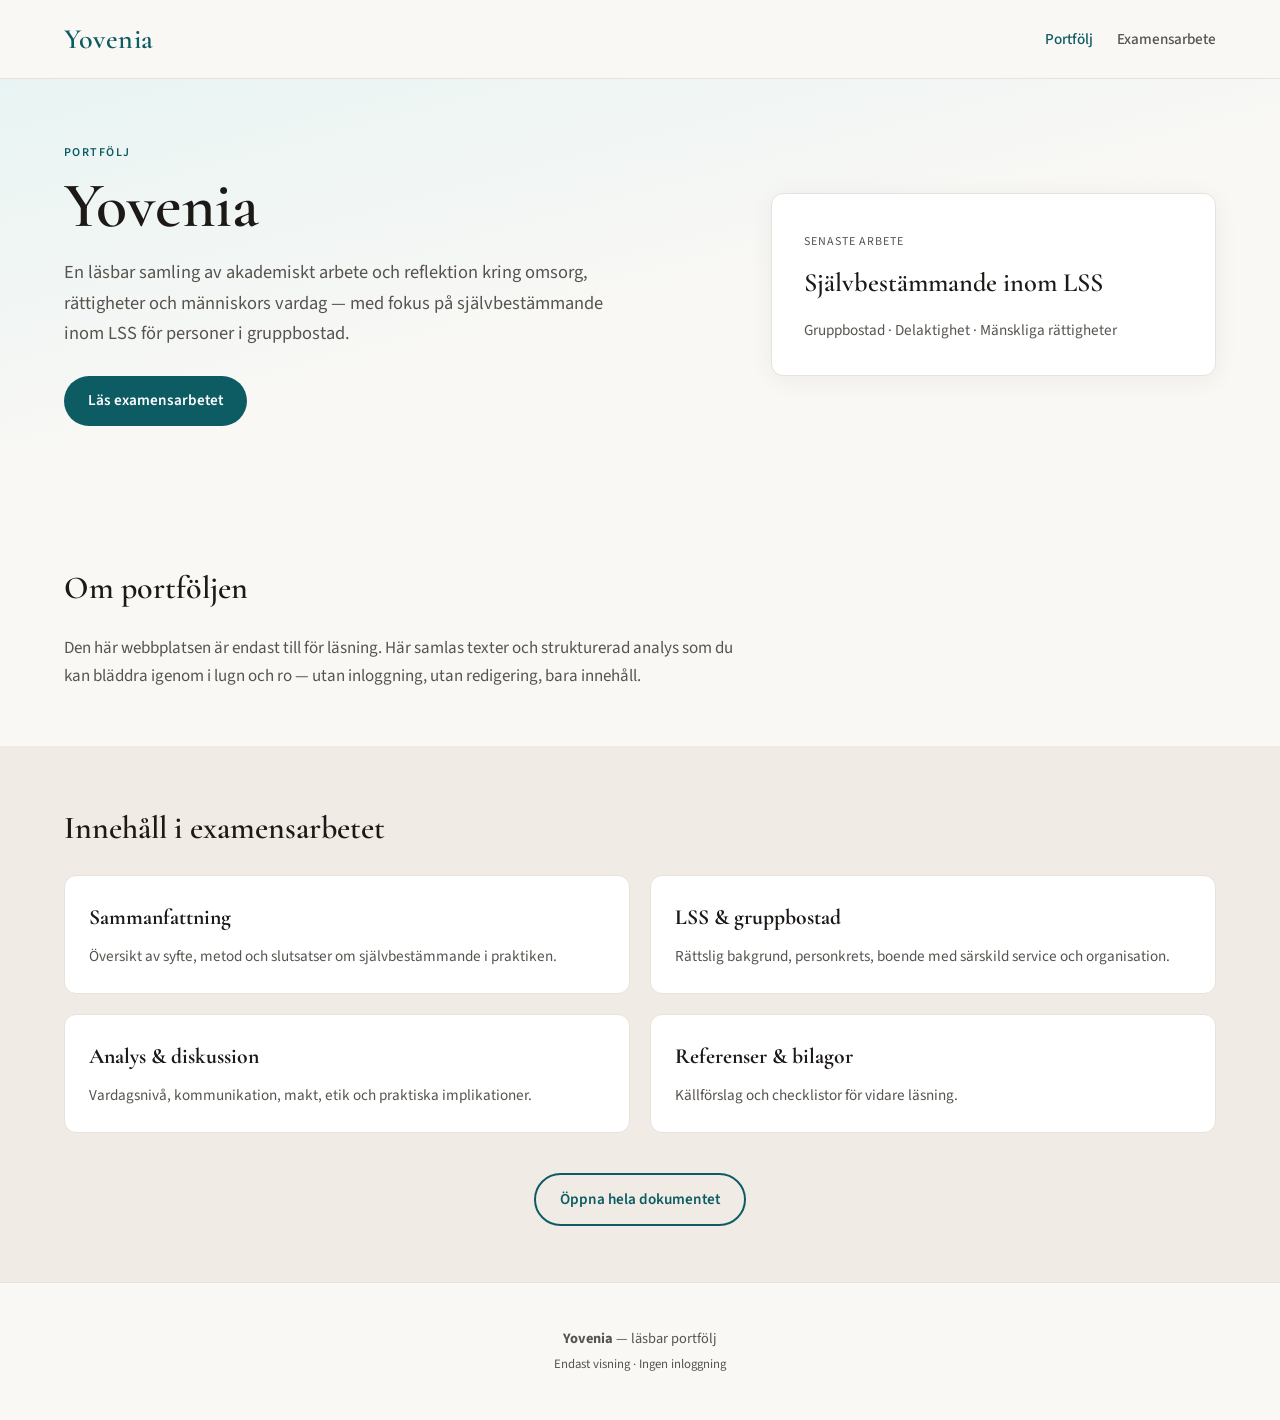
==== index.html @ 1c57c196 "Initial commit: Yovenia portfolio static site. Examensarbete on LSS self-determination with IntelliJ" ====
<!DOCTYPE html>
<html lang="sv">
<head>
  <meta charset="UTF-8" />
  <meta name="viewport" content="width=device-width, initial-scale=1" />
  <meta name="description" content="Yovenia — portfölj och examensarbete om självbestämmande inom LSS." />
  <title>Yovenia — Portfölj</title>
  <link rel="preconnect" href="https://fonts.googleapis.com" />
  <link rel="preconnect" href="https://fonts.gstatic.com" crossorigin />
  <link href="https://fonts.googleapis.com/css2?family=Cormorant+Garamond:ital,wght@0,500;0,600;1,500&family=Source+Sans+3:wght@400;500;600&display=swap" rel="stylesheet" />
  <link rel="stylesheet" href="css/style.css" />
</head>
<body>
  <header class="site-header">
    <div class="wrap header-inner">
      <a href="index.html" class="logo">Yovenia</a>
      <nav class="nav" aria-label="Huvudnavigation">
        <a href="index.html" class="nav-link nav-link--active">Portfölj</a>
        <a href="examensarbete.html" class="nav-link">Examensarbete</a>
      </nav>
    </div>
  </header>

  <main>
    <section class="hero">
      <div class="wrap hero-grid">
        <div class="hero-text">
          <p class="eyebrow">Portfölj</p>
          <h1>Yovenia</h1>
          <p class="lead">
            En läsbar samling av akademiskt arbete och reflektion kring omsorg,
            rättigheter och människors vardag — med fokus på självbestämmande
            inom LSS för personer i gruppbostad.
          </p>
          <a href="examensarbete.html" class="btn">Läs examensarbetet</a>
        </div>
        <div class="hero-card" aria-hidden="true">
          <span class="hero-card-label">Senaste arbete</span>
          <h2 class="hero-card-title">Självbestämmande inom LSS</h2>
          <p>Gruppbostad · Delaktighet · Mänskliga rättigheter</p>
        </div>
      </div>
    </section>

    <section class="section">
      <div class="wrap">
        <h2 class="section-title">Om portföljen</h2>
        <p class="prose">
          Den här webbplatsen är endast till för läsning. Här samlas texter och
          strukturerad analys som du kan bläddra igenom i lugn och ro — utan
          inloggning, utan redigering, bara innehåll.
        </p>
      </div>
    </section>

    <section class="section section--muted">
      <div class="wrap">
        <h2 class="section-title">Innehåll i examensarbetet</h2>
        <ul class="card-grid">
          <li class="card">
            <h3>Sammanfattning</h3>
            <p>Översikt av syfte, metod och slutsatser om självbestämmande i praktiken.</p>
          </li>
          <li class="card">
            <h3>LSS &amp; gruppbostad</h3>
            <p>Rättslig bakgrund, personkrets, boende med särskild service och organisation.</p>
          </li>
          <li class="card">
            <h3>Analys &amp; diskussion</h3>
            <p>Vardagsnivå, kommunikation, makt, etik och praktiska implikationer.</p>
          </li>
          <li class="card">
            <h3>Referenser &amp; bilagor</h3>
            <p>Källförslag och checklistor för vidare läsning.</p>
          </li>
        </ul>
        <p class="center-cta">
          <a href="examensarbete.html" class="btn btn--secondary">Öppna hela dokumentet</a>
        </p>
      </div>
    </section>
  </main>

  <footer class="site-footer">
    <div class="wrap">
      <p><strong>Yovenia</strong> — läsbar portfölj</p>
      <p class="footer-note">Endast visning · Ingen inloggning</p>
    </div>
  </footer>
</body>
</html>
---- css/style.css ----
:root {
  --bg: #faf8f5;
  --bg-muted: #f0ebe4;
  --surface: #ffffff;
  --text: #1c1917;
  --text-muted: #57534e;
  --accent: #0d5c63;
  --accent-soft: #e8f4f3;
  --border: #e7e2db;
  --serif: "Cormorant Garamond", Georgia, serif;
  --sans: "Source Sans 3", system-ui, sans-serif;
  --max: 42rem;
  --wide: 72rem;
  --radius: 12px;
  --shadow: 0 4px 24px rgba(28, 25, 23, 0.06);
}

*,
*::before,
*::after {
  box-sizing: border-box;
}

html {
  scroll-behavior: smooth;
}

body {
  margin: 0;
  font-family: var(--sans);
  font-size: 1.0625rem;
  line-height: 1.65;
  color: var(--text);
  background: var(--bg);
}

.wrap {
  width: min(100% - 2rem, var(--wide));
  margin-inline: auto;
}

/* Header */
.site-header {
  position: sticky;
  top: 0;
  z-index: 10;
  background: rgba(250, 248, 245, 0.92);
  backdrop-filter: blur(10px);
  border-bottom: 1px solid var(--border);
}

.header-inner {
  display: flex;
  align-items: center;
  justify-content: space-between;
  padding: 1rem 0;
}

.logo {
  font-family: var(--serif);
  font-size: 1.75rem;
  font-weight: 600;
  color: var(--accent);
  text-decoration: none;
  letter-spacing: 0.02em;
}

.nav {
  display: flex;
  gap: 1.5rem;
}

.nav-link {
  color: var(--text-muted);
  text-decoration: none;
  font-weight: 500;
  font-size: 0.95rem;
}

.nav-link:hover,
.nav-link--active {
  color: var(--accent);
}

/* Hero */
.hero {
  padding: 4rem 0 5rem;
  background: linear-gradient(165deg, var(--accent-soft) 0%, var(--bg) 55%);
}

.hero-grid {
  display: grid;
  gap: 2.5rem;
  align-items: center;
}

@media (min-width: 768px) {
  .hero-grid {
    grid-template-columns: 1.2fr 0.8fr;
  }
}

.eyebrow {
  text-transform: uppercase;
  letter-spacing: 0.12em;
  font-size: 0.75rem;
  font-weight: 600;
  color: var(--accent);
  margin: 0 0 0.5rem;
}

.hero h1 {
  font-family: var(--serif);
  font-size: clamp(2.75rem, 6vw, 4rem);
  font-weight: 600;
  line-height: 1.1;
  margin: 0 0 1rem;
  color: var(--text);
}

.lead {
  font-size: 1.15rem;
  color: var(--text-muted);
  max-width: 36rem;
  margin: 0 0 1.75rem;
}

.hero-card {
  background: var(--surface);
  border-radius: var(--radius);
  padding: 2rem;
  box-shadow: var(--shadow);
  border: 1px solid var(--border);
}

.hero-card-label {
  font-size: 0.75rem;
  text-transform: uppercase;
  letter-spacing: 0.08em;
  color: var(--text-muted);
}

.hero-card-title {
  font-family: var(--serif);
  font-size: 1.65rem;
  margin: 0.5rem 0 0.75rem;
  font-weight: 600;
}

.hero-card p {
  margin: 0;
  color: var(--text-muted);
  font-size: 0.95rem;
}

/* Buttons */
.btn {
  display: inline-block;
  padding: 0.75rem 1.5rem;
  background: var(--accent);
  color: #fff;
  text-decoration: none;
  font-weight: 600;
  border-radius: 999px;
  font-size: 0.95rem;
  transition: transform 0.15s ease, box-shadow 0.15s ease;
}

.btn:hover {
  transform: translateY(-1px);
  box-shadow: 0 6px 20px rgba(13, 92, 99, 0.25);
}

.btn--secondary {
  background: transparent;
  color: var(--accent);
  border: 2px solid var(--accent);
}

.btn--secondary:hover {
  background: var(--accent-soft);
  box-shadow: none;
}

/* Sections */
.section {
  padding: 3.5rem 0;
}

.section--muted {
  background: var(--bg-muted);
}

.section-title {
  font-family: var(--serif);
  font-size: 2rem;
  margin: 0 0 1.25rem;
  font-weight: 600;
}

.prose {
  max-width: var(--max);
  color: var(--text-muted);
  margin: 0;
}

.card-grid {
  list-style: none;
  padding: 0;
  margin: 0;
  display: grid;
  gap: 1.25rem;
}

@media (min-width: 640px) {
  .card-grid {
    grid-template-columns: repeat(2, 1fr);
  }
}

.card {
  background: var(--surface);
  border-radius: var(--radius);
  padding: 1.5rem;
  border: 1px solid var(--border);
}

.card h3 {
  font-family: var(--serif);
  font-size: 1.35rem;
  margin: 0 0 0.5rem;
}

.card p {
  margin: 0;
  font-size: 0.95rem;
  color: var(--text-muted);
}

.center-cta {
  text-align: center;
  margin: 2.5rem 0 0;
}

/* Footer */
.site-footer {
  padding: 2.5rem 0;
  border-top: 1px solid var(--border);
  text-align: center;
  color: var(--text-muted);
  font-size: 0.9rem;
}

.site-footer p {
  margin: 0.25rem 0;
}

.footer-note {
  font-size: 0.8rem;
}

/* Article / thesis page */
.article-layout {
  display: grid;
  gap: 2rem;
  padding: 2rem 0 4rem;
}

@media (min-width: 1024px) {
  .article-layout {
    grid-template-columns: 14rem 1fr;
    align-items: start;
  }
}

.toc {
  position: sticky;
  top: 5rem;
  background: var(--surface);
  border: 1px solid var(--border);
  border-radius: var(--radius);
  padding: 1.25rem;
  font-size: 0.85rem;
}

.toc h2 {
  font-size: 0.7rem;
  text-transform: uppercase;
  letter-spacing: 0.1em;
  margin: 0 0 0.75rem;
  color: var(--text-muted);
}

.toc ol {
  margin: 0;
  padding-left: 1.1rem;
}

.toc li {
  margin-bottom: 0.35rem;
}

.toc a {
  color: var(--text-muted);
  text-decoration: none;
}

.toc a:hover {
  color: var(--accent);
}

.article {
  max-width: var(--max);
}

.article-header {
  margin-bottom: 2.5rem;
  padding-bottom: 2rem;
  border-bottom: 1px solid var(--border);
}

.article-header h1 {
  font-family: var(--serif);
  font-size: clamp(2rem, 4vw, 2.75rem);
  line-height: 1.15;
  margin: 0 0 0.75rem;
  font-weight: 600;
}

.article-meta {
  color: var(--text-muted);
  font-size: 0.95rem;
  margin: 0;
}

.article section {
  margin-bottom: 2.5rem;
}

.article h2 {
  font-family: var(--serif);
  font-size: 1.75rem;
  margin: 0 0 1rem;
  font-weight: 600;
  scroll-margin-top: 5rem;
}

.article h3 {
  font-family: var(--serif);
  font-size: 1.25rem;
  margin: 1.5rem 0 0.75rem;
  font-weight: 600;
}

.article p,
.article li {
  color: var(--text);
}

.article ul,
.article ol {
  padding-left: 1.25rem;
}

.article strong {
  font-weight: 600;
}

.keywords {
  font-size: 0.9rem;
  color: var(--text-muted);
  font-style: italic;
}

.table-wrap {
  overflow-x: auto;
  margin: 1rem 0;
}

table {
  width: 100%;
  border-collapse: collapse;
  font-size: 0.9rem;
}

th,
td {
  border: 1px solid var(--border);
  padding: 0.65rem 0.75rem;
  text-align: left;
}

th {
  background: var(--bg-muted);
  font-weight: 600;
}

.back-top {
  display: inline-block;
  margin-top: 2rem;
  font-size: 0.9rem;
  color: var(--accent);
  text-decoration: none;
}

.back-top:hover {
  text-decoration: underline;
}

@media (max-width: 1023px) {
  .toc {
    position: static;
  }
}
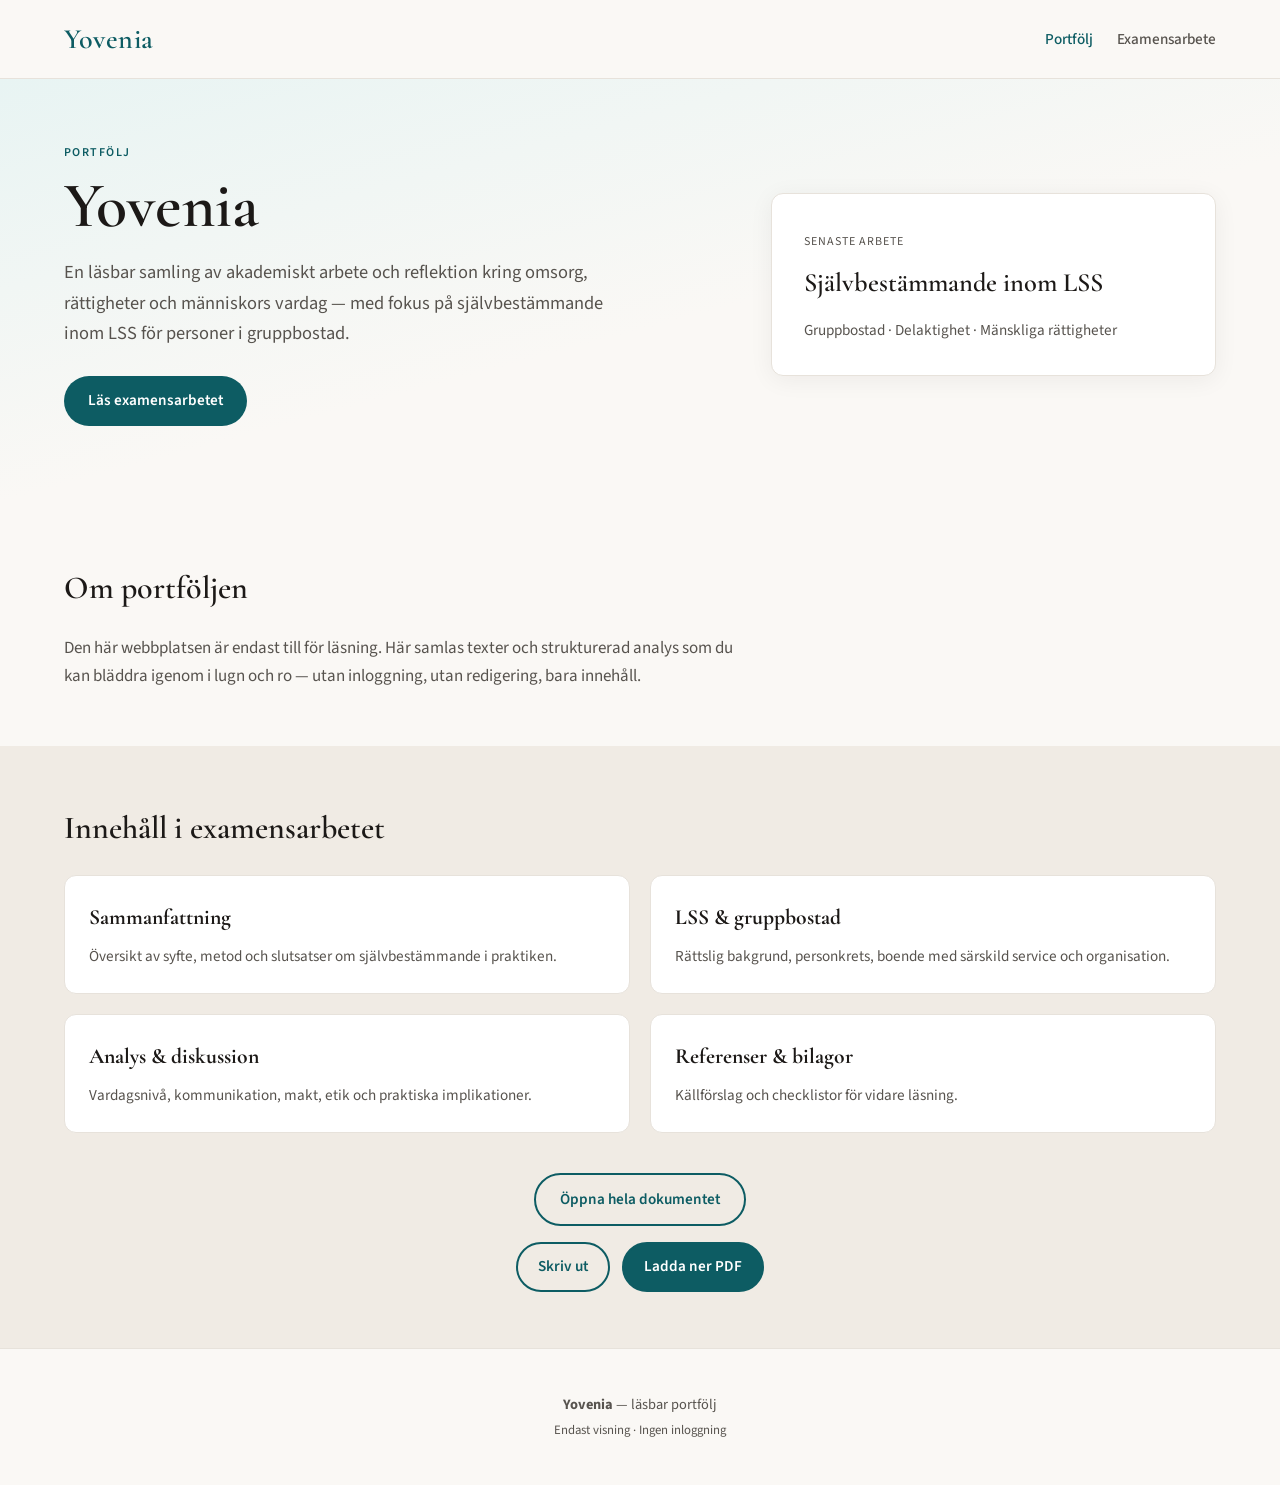
==== commit c8e0eaae: "Add print and PDF export for the examensarbete. Toolbar on the thesis page, links from the portfolio" ====
--- a/index.html
+++ b/index.html
@@ -77,6 +77,10 @@
         <p class="center-cta">
           <a href="examensarbete.html" class="btn btn--secondary">Öppna hela dokumentet</a>
         </p>
+        <p class="center-cta export-cta">
+          <a href="examensarbete.html#export-toolbar" class="btn-export btn-export--inline">Skriv ut</a>
+          <a href="examensarbete.html#pdf" class="btn-export btn-export--inline btn-export--primary">Ladda ner PDF</a>
+        </p>
       </div>
     </section>
   </main>
--- a/css/style.css
+++ b/css/style.css
@@ -412,3 +412,135 @@
     position: static;
   }
 }
+
+/* Export toolbar */
+.export-bar {
+  margin: 1.25rem 0 0.5rem;
+  padding: 1rem 1.25rem;
+  background: var(--surface);
+  border: 1px solid var(--border);
+  border-radius: var(--radius);
+  box-shadow: var(--shadow);
+}
+
+.export-bar-label {
+  margin: 0 0 0.75rem;
+  font-size: 0.9rem;
+  font-weight: 600;
+  color: var(--text-muted);
+}
+
+.export-bar-actions {
+  display: flex;
+  flex-wrap: wrap;
+  gap: 0.65rem;
+}
+
+.btn-export {
+  display: inline-flex;
+  align-items: center;
+  justify-content: center;
+  padding: 0.55rem 1.15rem;
+  font-family: var(--sans);
+  font-size: 0.9rem;
+  font-weight: 600;
+  border-radius: 999px;
+  border: 2px solid var(--accent);
+  background: transparent;
+  color: var(--accent);
+  cursor: pointer;
+  text-decoration: none;
+  transition: background 0.15s ease, color 0.15s ease;
+}
+
+.btn-export:hover:not(:disabled) {
+  background: var(--accent-soft);
+}
+
+.btn-export:disabled {
+  opacity: 0.6;
+  cursor: wait;
+}
+
+.btn-export--primary {
+  background: var(--accent);
+  color: #fff;
+  border-color: var(--accent);
+}
+
+.btn-export--primary:hover:not(:disabled) {
+  background: #0a4d53;
+  color: #fff;
+}
+
+.btn-export--inline {
+  font-size: 0.95rem;
+  padding: 0.65rem 1.25rem;
+}
+
+.export-cta {
+  display: flex;
+  flex-wrap: wrap;
+  gap: 0.75rem;
+  justify-content: center;
+  margin-top: 1rem !important;
+}
+
+.export-hint,
+#export-status {
+  margin: 0.65rem 0 0;
+  font-size: 0.85rem;
+  color: var(--text-muted);
+}
+
+.export-status--error {
+  color: #b45309;
+}
+
+/* Print */
+@media print {
+  .no-print,
+  .site-header,
+  .site-footer,
+  .toc,
+  .back-top {
+    display: none !important;
+  }
+
+  body {
+    background: #fff;
+    font-size: 11pt;
+    line-height: 1.45;
+  }
+
+  .article-layout {
+    display: block;
+    padding: 0;
+  }
+
+  .article {
+    max-width: none;
+  }
+
+  .article h2 {
+    page-break-after: avoid;
+  }
+
+  .article h3 {
+    page-break-after: avoid;
+  }
+
+  table {
+    page-break-inside: avoid;
+  }
+
+  a[href^="http"]::after {
+    content: " (" attr(href) ")";
+    font-size: 0.85em;
+    color: #666;
+  }
+
+  a[href^="#"]::after {
+    content: "";
+  }
+}
